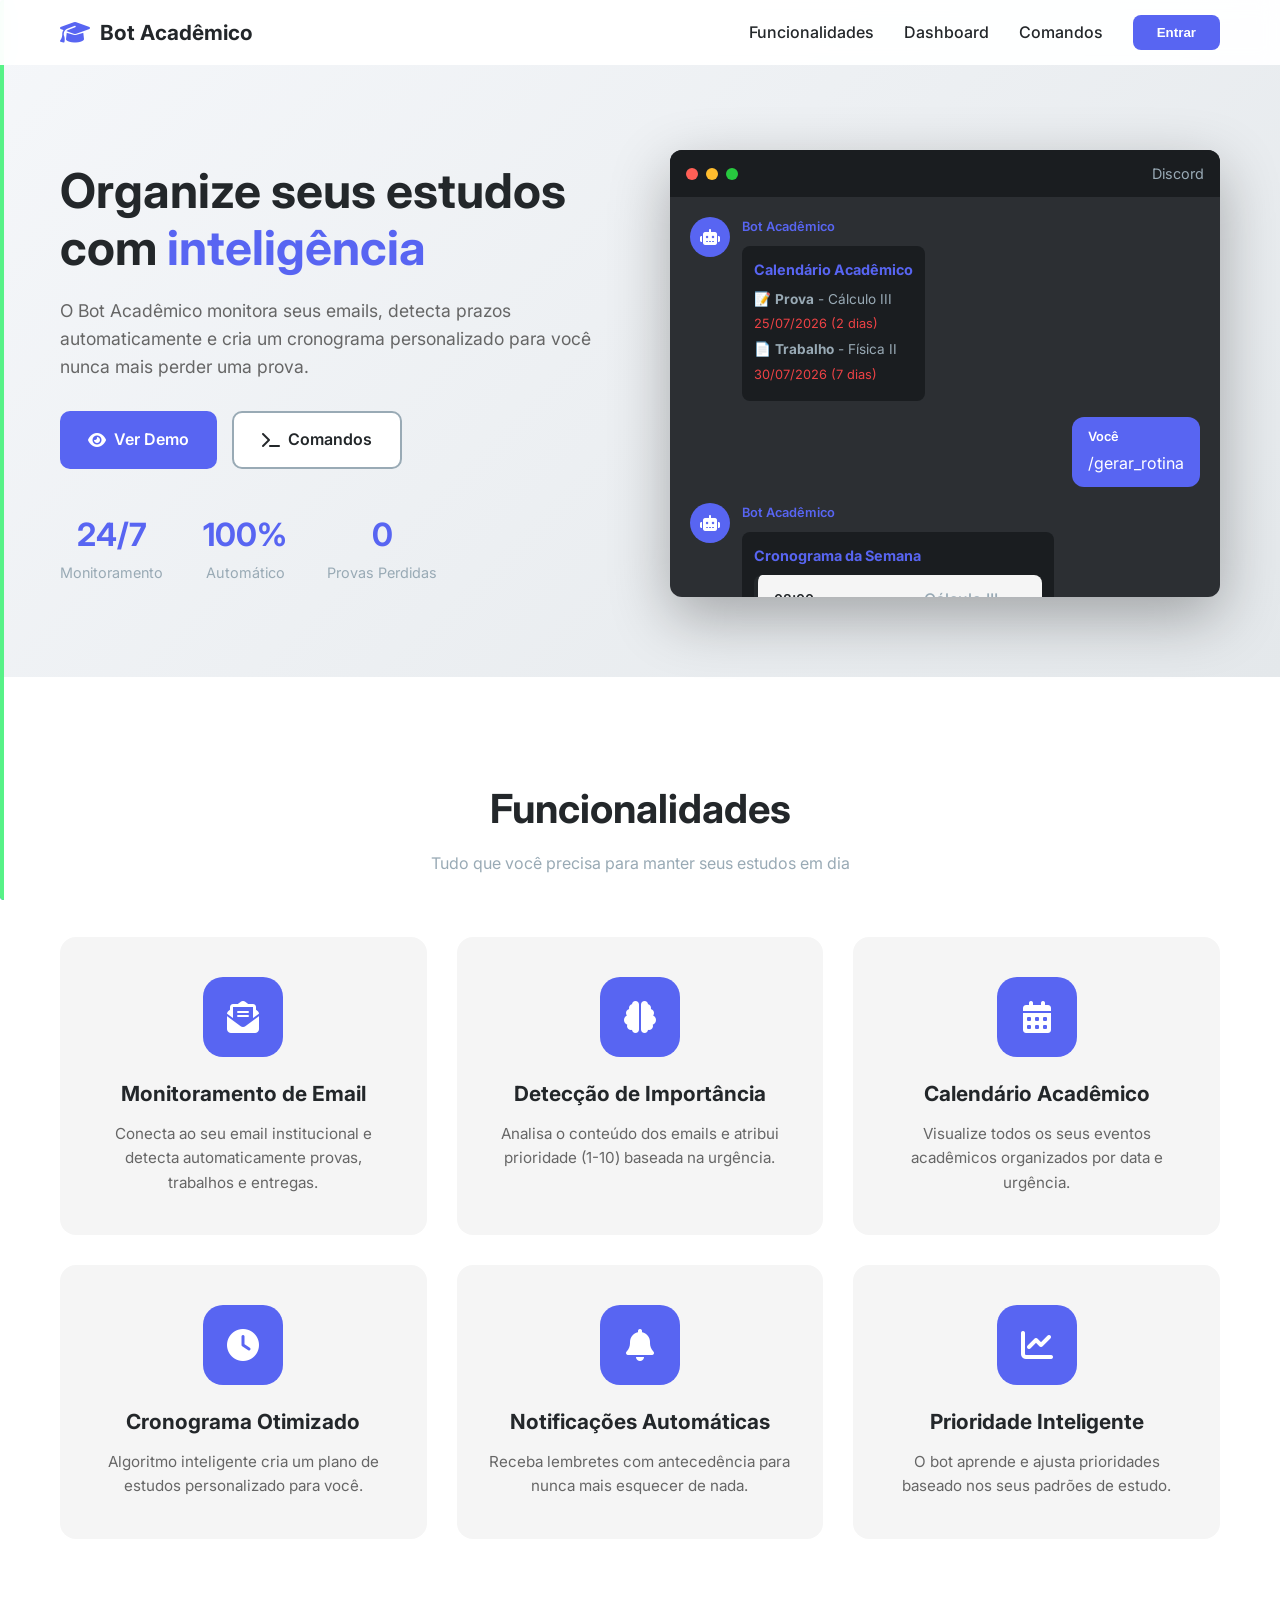
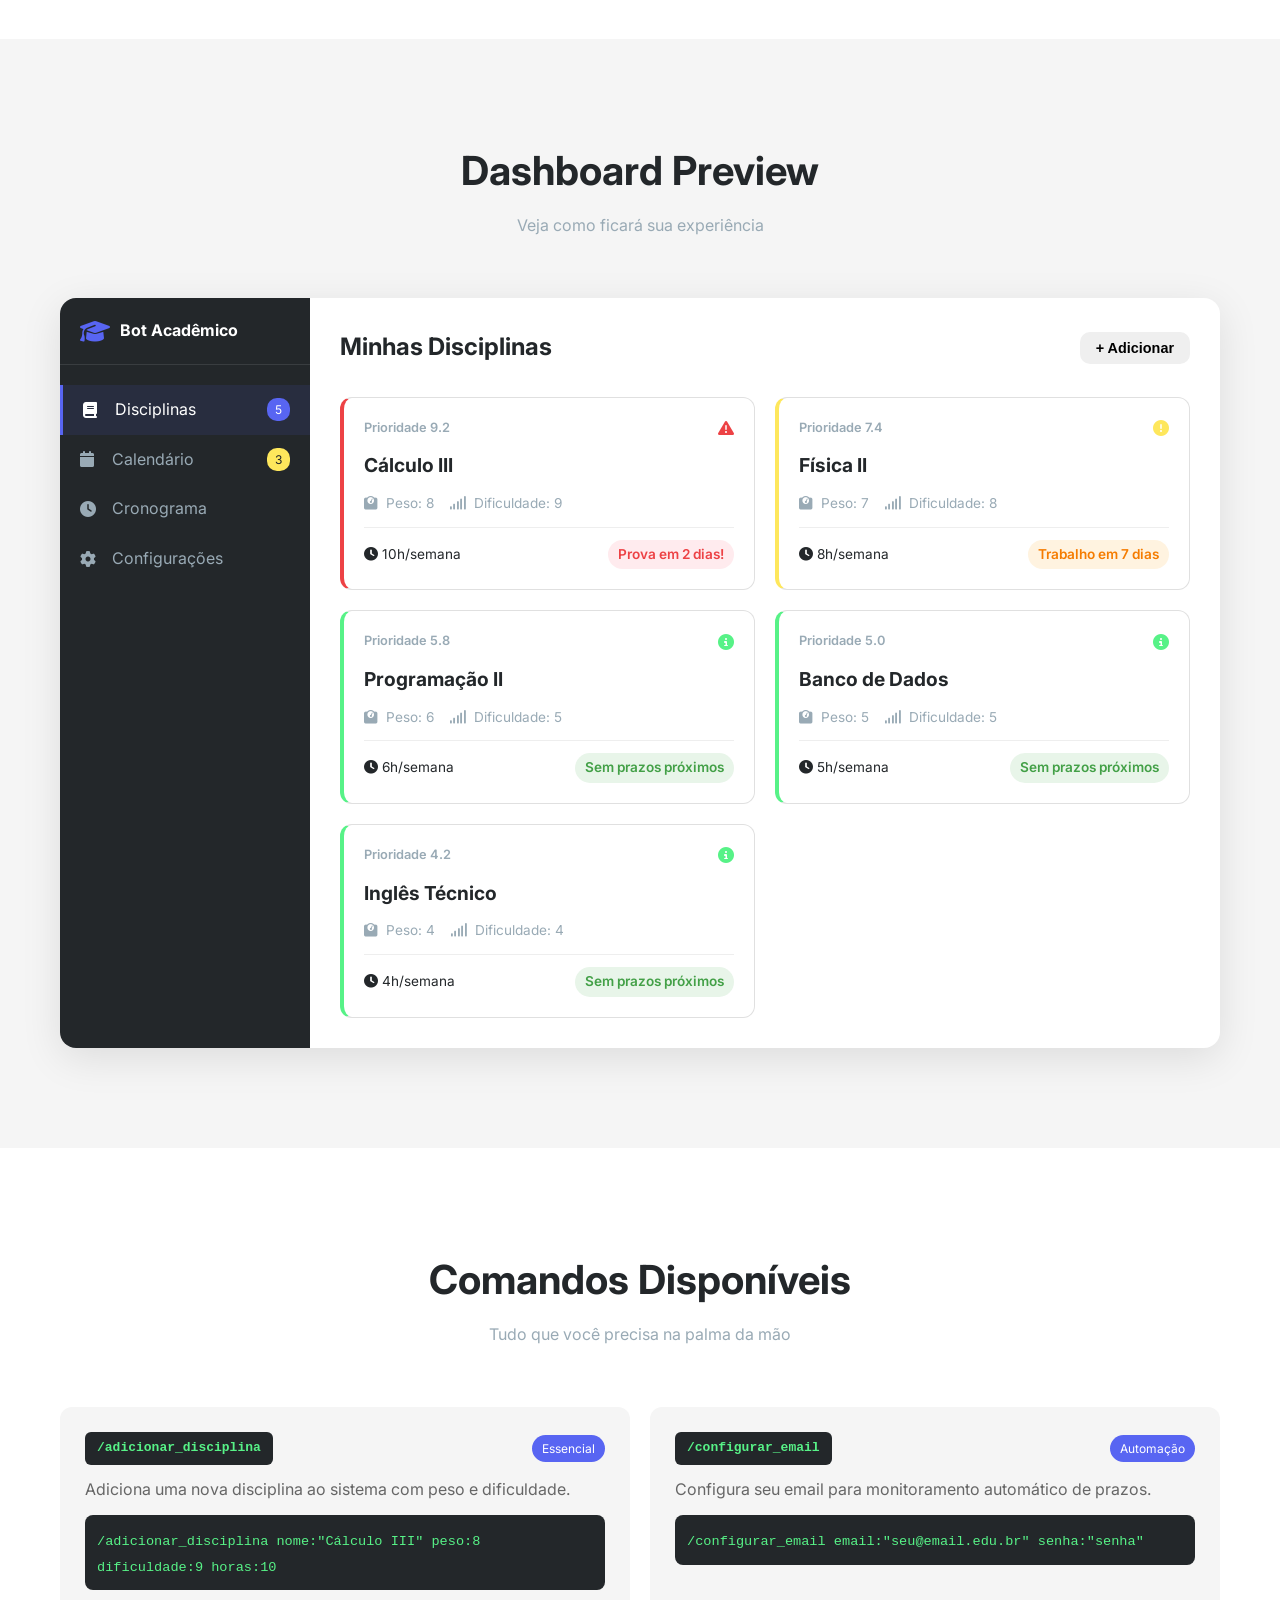
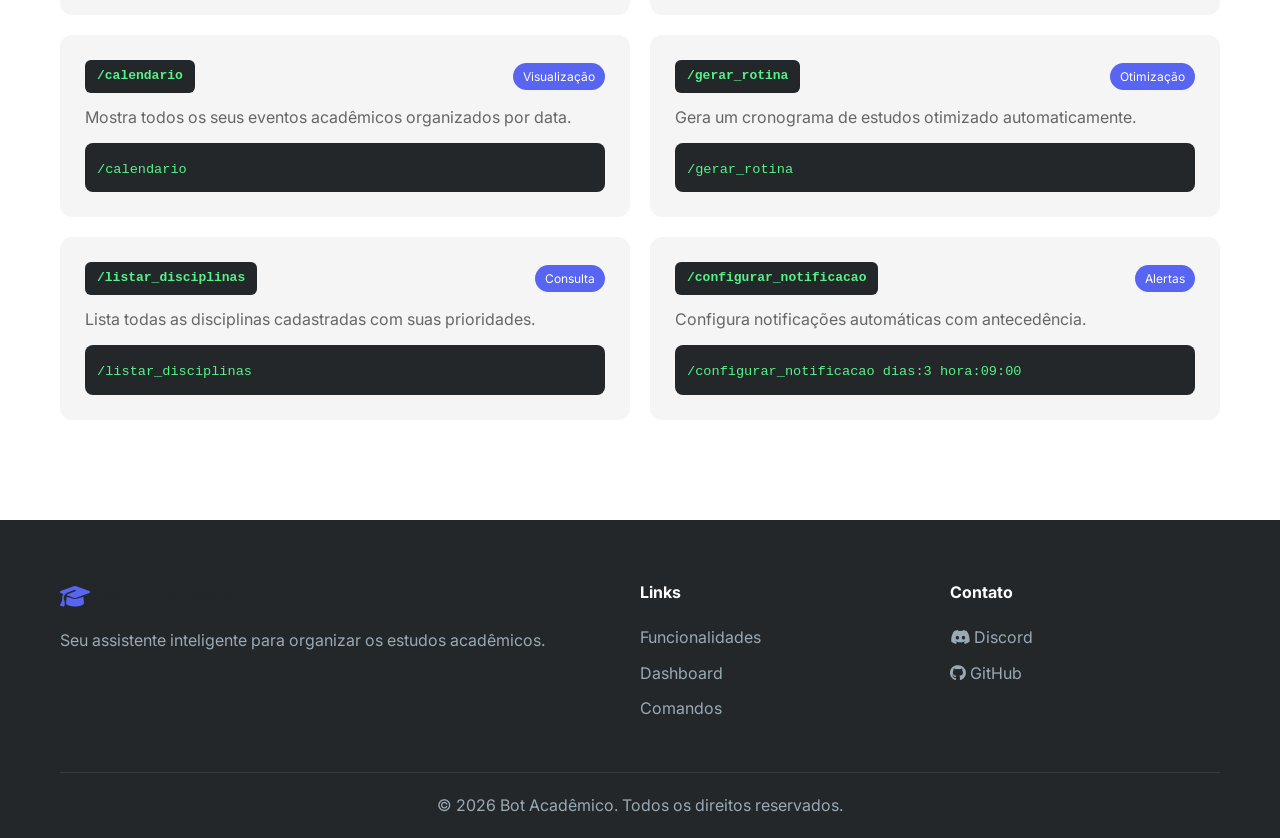
==== web/index.html @ f22c70b4 "Adicionado o front" ====
<!DOCTYPE html>
<html lang="pt-BR">
<head>
    <meta charset="UTF-8">
    <meta name="viewport" content="width=device-width, initial-scale=1.0">
    <title>Bot Acadêmico - Seu Assistente de Estudos</title>
    <link rel="stylesheet" href="style.css">
    <link href="https://fonts.googleapis.com/css2?family=Inter:wght@300;400;500;600;700&display=swap" rel="stylesheet">
    <link rel="stylesheet" href="https://cdnjs.cloudflare.com/ajax/libs/font-awesome/6.4.0/css/all.min.css">
</head>
<body>
    <!-- Navbar -->
    <nav class="navbar">
        <div class="container">
            <a href="#" class="logo">
                <i class="fas fa-graduation-cap"></i>
                <span>Bot Acadêmico</span>
            </a>
            <div class="nav-links">
                <a href="#features">Funcionalidades</a>
                <a href="#dashboard">Dashboard</a>
                <a href="#commands">Comandos</a>
                <button class="btn-login" onclick="openLogin()">Entrar</button>
            </div>
        </div>
    </nav>

    <!-- Hero Section -->
    <section class="hero">
        <div class="container">
            <div class="hero-content">
                <h1>Organize seus estudos com <span class="highlight">inteligência</span></h1>
                <p>O Bot Acadêmico monitora seus emails, detecta prazos automaticamente e cria um cronograma personalizado para você nunca mais perder uma prova.</p>
                <div class="hero-buttons">
                    <a href="#dashboard" class="btn btn-primary">
                        <i class="fas fa-eye"></i> Ver Demo
                    </a>
                    <a href="#commands" class="btn btn-secondary">
                        <i class="fas fa-terminal"></i> Comandos
                    </a>
                </div>
                <div class="stats">
                    <div class="stat">
                        <span class="stat-number">24/7</span>
                        <span class="stat-label">Monitoramento</span>
                    </div>
                    <div class="stat">
                        <span class="stat-number">100%</span>
                        <span class="stat-label">Automático</span>
                    </div>
                    <div class="stat">
                        <span class="stat-number">0</span>
                        <span class="stat-label">Provas Perdidas</span>
                    </div>
                </div>
            </div>
            <div class="hero-image">
                <div class="discord-preview">
                    <div class="discord-header">
                        <div class="discord-dot red"></div>
                        <div class="discord-dot yellow"></div>
                        <div class="discord-dot green"></div>
                        <span>Discord</span>
                    </div>
                    <div class="discord-messages">
                        <div class="message bot">
                            <div class="avatar"><i class="fas fa-robot"></i></div>
                            <div class="content">
                                <span class="name">Bot Acadêmico</span>
                                <div class="embed">
                                    <div class="embed-border"></div>
                                    <div class="embed-body">
                                        <h4>Calendário Acadêmico</h4>
                                        <p>📝 <strong>Prova</strong> - Cálculo III</p>
                                        <p class="date">25/07/2026 (2 dias)</p>
                                        <p>📄 <strong>Trabalho</strong> - Física II</p>
                                        <p class="date">30/07/2026 (7 dias)</p>
                                    </div>
                                </div>
                            </div>
                        </div>
                        <div class="message user">
                            <div class="content">
                                <span class="name">Você</span>
                                <p>/gerar_rotina</p>
                            </div>
                        </div>
                        <div class="message bot">
                            <div class="avatar"><i class="fas fa-robot"></i></div>
                            <div class="content">
                                <span class="name">Bot Acadêmico</span>
                                <div class="embed schedule">
                                    <div class="embed-border green"></div>
                                    <div class="embed-body">
                                        <h4>Cronograma da Semana</h4>
                                        <div class="schedule-item">
                                            <span class="time">08:00</span>
                                            <span class="subject">Cálculo III</span>
                                        </div>
                                        <div class="schedule-item">
                                            <span class="time">10:00</span>
                                            <span class="subject">Física II</span>
                                        </div>
                                        <div class="schedule-item">
                                            <span class="time">14:00</span>
                                            <span class="subject">Programação</span>
                                        </div>
                                    </div>
                                </div>
                            </div>
                        </div>
                    </div>
                </div>
            </div>
        </div>
    </section>

    <!-- Features Section -->
    <section class="features" id="features">
        <div class="container">
            <h2>Funcionalidades</h2>
            <p class="section-subtitle">Tudo que você precisa para manter seus estudos em dia</p>
            
            <div class="features-grid">
                <div class="feature-card">
                    <div class="feature-icon">
                        <i class="fas fa-envelope-open-text"></i>
                    </div>
                    <h3>Monitoramento de Email</h3>
                    <p>Conecta ao seu email institucional e detecta automaticamente provas, trabalhos e entregas.</p>
                </div>

                <div class="feature-card">
                    <div class="feature-icon">
                        <i class="fas fa-brain"></i>
                    </div>
                    <h3>Detecção de Importância</h3>
                    <p>Analisa o conteúdo dos emails e atribui prioridade (1-10) baseada na urgência.</p>
                </div>

                <div class="feature-card">
                    <div class="feature-icon">
                        <i class="fas fa-calendar-alt"></i>
                    </div>
                    <h3>Calendário Acadêmico</h3>
                    <p>Visualize todos os seus eventos acadêmicos organizados por data e urgência.</p>
                </div>

                <div class="feature-card">
                    <div class="feature-icon">
                        <i class="fas fa-clock"></i>
                    </div>
                    <h3>Cronograma Otimizado</h3>
                    <p>Algoritmo inteligente cria um plano de estudos personalizado para você.</p>
                </div>

                <div class="feature-card">
                    <div class="feature-icon">
                        <i class="fas fa-bell"></i>
                    </div>
                    <h3>Notificações Automáticas</h3>
                    <p>Receba lembretes com antecedência para nunca mais esquecer de nada.</p>
                </div>

                <div class="feature-card">
                    <div class="feature-icon">
                        <i class="fas fa-chart-line"></i>
                    </div>
                    <h3>Prioridade Inteligente</h3>
                    <p>O bot aprende e ajusta prioridades baseado nos seus padrões de estudo.</p>
                </div>
            </div>
        </div>
    </section>

    <!-- Dashboard Preview -->
    <section class="dashboard" id="dashboard">
        <div class="container">
            <h2>Dashboard Preview</h2>
            <p class="section-subtitle">Veja como ficará sua experiência</p>

            <div class="dashboard-container">
                <!-- Sidebar -->
                <div class="dashboard-sidebar">
                    <div class="sidebar-header">
                        <i class="fas fa-graduation-cap"></i>
                        <span>Bot Acadêmico</span>
                    </div>
                    <nav class="sidebar-nav">
                        <a href="#" class="nav-item active" onclick="showTab('disciplinas')">
                            <i class="fas fa-book"></i>
                            <span>Disciplinas</span>
                            <span class="badge">5</span>
                        </a>
                        <a href="#" class="nav-item" onclick="showTab('calendario')">
                            <i class="fas fa-calendar"></i>
                            <span>Calendário</span>
                            <span class="badge warning">3</span>
                        </a>
                        <a href="#" class="nav-item" onclick="showTab('cronograma')">
                            <i class="fas fa-clock"></i>
                            <span>Cronograma</span>
                        </a>
                        <a href="#" class="nav-item" onclick="showTab('config')">
                            <i class="fas fa-cog"></i>
                            <span>Configurações</span>
                        </a>
                    </nav>
                </div>

                <!-- Main Content -->
                <div class="dashboard-main">
                    <!-- Disciplinas Tab -->
                    <div class="tab-content active" id="disciplinas">
                        <div class="dashboard-header">
                            <h3>Minhas Disciplinas</h3>
                            <button class="btn btn-small" onclick="openAddSubject()">+ Adicionar</button>
                        </div>
                        <div class="subjects-grid">
                            <div class="subject-card priority-high">
                                <div class="subject-header">
                                    <span class="priority-badge">Prioridade 9.2</span>
                                    <i class="fas fa-exclamation-triangle"></i>
                                </div>
                                <h4>Cálculo III</h4>
                                <div class="subject-stats">
                                    <span><i class="fas fa-weight"></i> Peso: 8</span>
                                    <span><i class="fas fa-signal"></i> Dificuldade: 9</span>
                                </div>
                                <div class="subject-footer">
                                    <span><i class="fas fa-clock"></i> 10h/semana</span>
                                    <span class="status urgent">Prova em 2 dias!</span>
                                </div>
                            </div>

                            <div class="subject-card priority-medium">
                                <div class="subject-header">
                                    <span class="priority-badge">Prioridade 7.4</span>
                                    <i class="fas fa-exclamation-circle"></i>
                                </div>
                                <h4>Física II</h4>
                                <div class="subject-stats">
                                    <span><i class="fas fa-weight"></i> Peso: 7</span>
                                    <span><i class="fas fa-signal"></i> Dificuldade: 8</span>
                                </div>
                                <div class="subject-footer">
                                    <span><i class="fas fa-clock"></i> 8h/semana</span>
                                    <span class="status warning">Trabalho em 7 dias</span>
                                </div>
                            </div>

                            <div class="subject-card priority-low">
                                <div class="subject-header">
                                    <span class="priority-badge">Prioridade 5.8</span>
                                    <i class="fas fa-info-circle"></i>
                                </div>
                                <h4>Programação II</h4>
                                <div class="subject-stats">
                                    <span><i class="fas fa-weight"></i> Peso: 6</span>
                                    <span><i class="fas fa-signal"></i> Dificuldade: 5</span>
                                </div>
                                <div class="subject-footer">
                                    <span><i class="fas fa-clock"></i> 6h/semana</span>
                                    <span class="status normal">Sem prazos próximos</span>
                                </div>
                            </div>

                            <div class="subject-card priority-low">
                                <div class="subject-header">
                                    <span class="priority-badge">Prioridade 5.0</span>
                                    <i class="fas fa-info-circle"></i>
                                </div>
                                <h4>Banco de Dados</h4>
                                <div class="subject-stats">
                                    <span><i class="fas fa-weight"></i> Peso: 5</span>
                                    <span><i class="fas fa-signal"></i> Dificuldade: 5</span>
                                </div>
                                <div class="subject-footer">
                                    <span><i class="fas fa-clock"></i> 5h/semana</span>
                                    <span class="status normal">Sem prazos próximos</span>
                                </div>
                            </div>

                            <div class="subject-card priority-low">
                                <div class="subject-header">
                                    <span class="priority-badge">Prioridade 4.2</span>
                                    <i class="fas fa-info-circle"></i>
                                </div>
                                <h4>Inglês Técnico</h4>
                                <div class="subject-stats">
                                    <span><i class="fas fa-weight"></i> Peso: 4</span>
                                    <span><i class="fas fa-signal"></i> Dificuldade: 4</span>
                                </div>
                                <div class="subject-footer">
                                    <span><i class="fas fa-clock"></i> 4h/semana</span>
                                    <span class="status normal">Sem prazos próximos</span>
                                </div>
                            </div>
                        </div>
                    </div>

                    <!-- Calendário Tab -->
                    <div class="tab-content" id="calendario">
                        <div class="dashboard-header">
                            <h3>Calendário Acadêmico</h3>
                            <div class="calendar-nav">
                                <button class="btn btn-small"><i class="fas fa-chevron-left"></i></button>
                                <span>Julho 2026</span>
                                <button class="btn btn-small"><i class="fas fa-chevron-right"></i></button>
                            </div>
                        </div>
                        <div class="calendar-grid">
                            <div class="calendar-header">
                                <span>Dom</span>
                                <span>Seg</span>
                                <span>Ter</span>
                                <span>Qua</span>
                                <span>Qui</span>
                                <span>Sex</span>
                                <span>Sáb</span>
                            </div>
                            <div class="calendar-body">
                                <div class="calendar-day">28</div>
                                <div class="calendar-day">29</div>
                                <div class="calendar-day">30</div>
                                <div class="calendar-day">1</div>
                                <div class="calendar-day">2</div>
                                <div class="calendar-day">3</div>
                                <div class="calendar-day">4</div>
                                <div class="calendar-day">5</div>
                                <div class="calendar-day">6</div>
                                <div class="calendar-day">7</div>
                                <div class="calendar-day">8</div>
                                <div class="calendar-day">9</div>
                                <div class="calendar-day">10</div>
                                <div class="calendar-day">11</div>
                                <div class="calendar-day">12</div>
                                <div class="calendar-day">13</div>
                                <div class="calendar-day">14</div>
                                <div class="calendar-day">15</div>
                                <div class="calendar-day">16</div>
                                <div class="calendar-day">17</div>
                                <div class="calendar-day">18</div>
                                <div class="calendar-day">19</div>
                                <div class="calendar-day">20</div>
                                <div class="calendar-day">21</div>
                                <div class="calendar-day">22</div>
                                <div class="calendar-day">23</div>
                                <div class="calendar-day">24</div>
                                <div class="calendar-day event urgent">25<span class="event-dot"></span></div>
                                <div class="calendar-day">26</div>
                                <div class="calendar-day">27</div>
                                <div class="calendar-day">28</div>
                                <div class="calendar-day">29</div>
                                <div class="calendar-day event warning">30<span class="event-dot"></span></div>
                                <div class="calendar-day">31</div>
                            </div>
                        </div>
                        <div class="calendar-events">
                            <h4>Próximos Eventos</h4>
                            <div class="event-item urgent">
                                <div class="event-date">
                                    <span class="day">25</span>
                                    <span class="month">JUL</span>
                                </div>
                                <div class="event-info">
                                    <h5>Prova - Cálculo III</h5>
                                    <p>2 dias restantes</p>
                                </div>
                                <span class="event-badge urgent">URGENTE</span>
                            </div>
                            <div class="event-item warning">
                                <div class="event-date">
                                    <span class="day">30</span>
                                    <span class="month">JUL</span>
                                </div>
                                <div class="event-info">
                                    <h5>Trabalho - Física II</h5>
                                    <p>7 dias restantes</p>
                                </div>
                                <span class="event-badge warning">PROXIMO</span>
                            </div>
                        </div>
                    </div>

                    <!-- Cronograma Tab -->
                    <div class="tab-content" id="cronograma">
                        <div class="dashboard-header">
                            <h3>Cronograma de Estudos</h3>
                            <button class="btn btn-small"><i class="fas fa-sync-alt"></i> Atualizar</button>
                        </div>
                        <div class="schedule-container">
                            <div class="schedule-day">
                                <h4><i class="fas fa-calendar-day"></i> Segunda-feira</h4>
                                <div class="schedule-items">
                                    <div class="schedule-item calculus">
                                        <span class="time">08:00 - 08:50</span>
                                        <span class="subject">Cálculo III</span>
                                        <span class="duration">50min</span>
                                    </div>
                                    <div class="schedule-item physics">
                                        <span class="time">10:00 - 10:50</span>
                                        <span class="subject">Física II</span>
                                        <span class="duration">50min</span>
                                    </div>
                                    <div class="schedule-item programming">
                                        <span class="time">14:00 - 14:50</span>
                                        <span class="subject">Programação II</span>
                                        <span class="duration">50min</span>
                                    </div>
                                </div>
                            </div>
                            <div class="schedule-day">
                                <h4><i class="fas fa-calendar-day"></i> Terça-feira</h4>
                                <div class="schedule-items">
                                    <div class="schedule-item calculus">
                                        <span class="time">08:00 - 08:50</span>
                                        <span class="subject">Cálculo III</span>
                                        <span class="duration">50min</span>
                                    </div>
                                    <div class="schedule-item database">
                                        <span class="time">10:00 - 10:50</span>
                                        <span class="subject">Banco de Dados</span>
                                        <span class="duration">50min</span>
                                    </div>
                                    <div class="schedule-item english">
                                        <span class="time">14:00 - 14:50</span>
                                        <span class="subject">Inglês Técnico</span>
                                        <span class="duration">50min</span>
                                    </div>
                                </div>
                            </div>
                            <div class="schedule-day">
                                <h4><i class="fas fa-calendar-day"></i> Quarta-feira</h4>
                                <div class="schedule-items">
                                    <div class="schedule-item physics">
                                        <span class="time">08:00 - 08:50</span>
                                        <span class="subject">Física II</span>
                                        <span class="duration">50min</span>
                                    </div>
                                    <div class="schedule-item programming">
                                        <span class="time">10:00 - 10:50</span>
                                        <span class="subject">Programação II</span>
                                        <span class="duration">50min</span>
                                    </div>
                                </div>
                            </div>
                        </div>
                    </div>

                    <!-- Config Tab -->
                    <div class="tab-content" id="config">
                        <div class="dashboard-header">
                            <h3>Configurações</h3>
                        </div>
                        <div class="config-container">
                            <div class="config-section">
                                <h4><i class="fas fa-envelope"></i> Monitoramento de Email</h4>
                                <p>Configure seu email institucional para monitoramento automático de prazos.</p>
                                <div class="config-form">
                                    <div class="form-group">
                                        <label>Email Institucional</label>
                                        <input type="email" placeholder="seu@email.edu.br" disabled>
                                    </div>
                                    <div class="form-group">
                                        <label>Senha (App Password)</label>
                                        <input type="password" placeholder="••••••••" disabled>
                                    </div>
                                    <button class="btn btn-small" disabled>Configurar</button>
                                </div>
                            </div>
                            <div class="config-section">
                                <h4><i class="fas fa-bell"></i> Notificações</h4>
                                <p>Configure quando e como receber notificações.</p>
                                <div class="config-form">
                                    <div class="form-group">
                                        <label>Dias de Antecedência</label>
                                        <input type="number" value="3" min="1" max="30" disabled>
                                    </div>
                                    <div class="form-group">
                                        <label>Horário da Notificação</label>
                                        <input type="time" value="09:00" disabled>
                                    </div>
                                    <button class="btn btn-small" disabled>Salvar</button>
                                </div>
                            </div>
                        </div>
                    </div>
                </div>
            </div>
        </div>
    </section>

    <!-- Commands Section -->
    <section class="commands" id="commands">
        <div class="container">
            <h2>Comandos Disponíveis</h2>
            <p class="section-subtitle">Tudo que você precisa na palma da mão</p>

            <div class="commands-grid">
                <div class="command-card">
                    <div class="command-header">
                        <code>/adicionar_disciplina</code>
                        <span class="command-badge">Essencial</span>
                    </div>
                    <p>Adiciona uma nova disciplina ao sistema com peso e dificuldade.</p>
                    <div class="command-example">
                        <code>/adicionar_disciplina nome:"Cálculo III" peso:8 dificuldade:9 horas:10</code>
                    </div>
                </div>

                <div class="command-card">
                    <div class="command-header">
                        <code>/configurar_email</code>
                        <span class="command-badge">Automação</span>
                    </div>
                    <p>Configura seu email para monitoramento automático de prazos.</p>
                    <div class="command-example">
                        <code>/configurar_email email:"seu@email.edu.br" senha:"senha"</code>
                    </div>
                </div>

                <div class="command-card">
                    <div class="command-header">
                        <code>/calendario</code>
                        <span class="command-badge">Visualização</span>
                    </div>
                    <p>Mostra todos os seus eventos acadêmicos organizados por data.</p>
                    <div class="command-example">
                        <code>/calendario</code>
                    </div>
                </div>

                <div class="command-card">
                    <div class="command-header">
                        <code>/gerar_rotina</code>
                        <span class="command-badge">Otimização</span>
                    </div>
                    <p>Gera um cronograma de estudos otimizado automaticamente.</p>
                    <div class="command-example">
                        <code>/gerar_rotina</code>
                    </div>
                </div>

                <div class="command-card">
                    <div class="command-header">
                        <code>/listar_disciplinas</code>
                        <span class="command-badge">Consulta</span>
                    </div>
                    <p>Lista todas as disciplinas cadastradas com suas prioridades.</p>
                    <div class="command-example">
                        <code>/listar_disciplinas</code>
                    </div>
                </div>

                <div class="command-card">
                    <div class="command-header">
                        <code>/configurar_notificacao</code>
                        <span class="command-badge">Alertas</span>
                    </div>
                    <p>Configura notificações automáticas com antecedência.</p>
                    <div class="command-example">
                        <code>/configurar_notificacao dias:3 hora:09:00</code>
                    </div>
                </div>
            </div>
        </div>
    </section>

    <!-- Footer -->
    <footer class="footer">
        <div class="container">
            <div class="footer-content">
                <div class="footer-brand">
                    <a href="#" class="logo">
                        <i class="fas fa-graduation-cap"></i>
                        <span>Bot Acadêmico</span>
                    </a>
                    <p>Seu assistente inteligente para organizar os estudos acadêmicos.</p>
                </div>
                <div class="footer-links">
                    <h4>Links</h4>
                    <a href="#features">Funcionalidades</a>
                    <a href="#dashboard">Dashboard</a>
                    <a href="#commands">Comandos</a>
                </div>
                <div class="footer-social">
                    <h4>Contato</h4>
                    <a href="#"><i class="fab fa-discord"></i> Discord</a>
                    <a href="#"><i class="fab fa-github"></i> GitHub</a>
                </div>
            </div>
            <div class="footer-bottom">
                <p>&copy; 2026 Bot Acadêmico. Todos os direitos reservados.</p>
            </div>
        </div>
    </footer>

    <!-- Login Modal -->
    <div class="modal" id="loginModal">
        <div class="modal-content">
            <button class="modal-close" onclick="closeLogin()">&times;</button>
            <div class="modal-header">
                <i class="fas fa-graduation-cap"></i>
                <h2>Entrar com Email Institucional</h2>
            </div>
            <form class="login-form" onsubmit="handleLogin(event)">
                <div class="form-group">
                    <label>Email Institucional</label>
                    <input type="email" id="email" placeholder="seu@email.edu.br" required>
                    <small>Apenas emails institucionais são aceitos</small>
                </div>
                <div class="form-group">
                    <label>Senha</label>
                    <input type="password" id="password" placeholder="••••••••" required>
                </div>
                <button type="submit" class="btn btn-primary btn-full">
                    <i class="fas fa-sign-in-alt"></i> Entrar
                </button>
            </form>
            <div class="login-divider">
                <span>ou</span>
            </div>
            <button class="btn btn-discord btn-full">
                <i class="fab fa-discord"></i> Entrar com Discord
            </button>
        </div>
    </div>

    <!-- Add Subject Modal -->
    <div class="modal" id="addSubjectModal">
        <div class="modal-content">
            <button class="modal-close" onclick="closeAddSubject()">&times;</button>
            <div class="modal-header">
                <i class="fas fa-plus-circle"></i>
                <h2>Adicionar Disciplina</h2>
            </div>
            <form class="login-form" onsubmit="handleAddSubject(event)">
                <div class="form-group">
                    <label>Nome da Disciplina</label>
                    <input type="text" placeholder="Ex: Cálculo III" required>
                </div>
                <div class="form-row">
                    <div class="form-group">
                        <label>Peso (1-10)</label>
                        <input type="number" min="1" max="10" value="5" required>
                    </div>
                    <div class="form-group">
                        <label>Dificuldade (1-10)</label>
                        <input type="number" min="1" max="10" value="5" required>
                    </div>
                </div>
                <div class="form-group">
                    <label>Horas Semanais</label>
                    <input type="number" min="1" max="40" value="6" required>
                </div>
                <button type="submit" class="btn btn-primary btn-full">
                    <i class="fas fa-plus"></i> Adicionar
                </button>
            </form>
        </div>
    </div>

    <script>
        // Tab switching
        function showTab(tabName) {
            document.querySelectorAll('.tab-content').forEach(tab => {
                tab.classList.remove('active');
            });
            document.querySelectorAll('.nav-item').forEach(nav => {
                nav.classList.remove('active');
            });
            
            document.getElementById(tabName).classList.add('active');
            event.currentTarget.classList.add('active');
        }

        // Login modal
        function openLogin() {
            document.getElementById('loginModal').classList.add('active');
        }

        function closeLogin() {
            document.getElementById('loginModal').classList.remove('active');
        }

        function handleLogin(e) {
            e.preventDefault();
            const email = document.getElementById('email').value;
            if (!email.endsWith('.edu.br') && !email.endsWith('.edu')) {
                alert('Por favor, use um email institucional válido.');
                return;
            }
            alert('Login realizado com sucesso!');
            closeLogin();
        }

        // Add subject modal
        function openAddSubject() {
            document.getElementById('addSubjectModal').classList.add('active');
        }

        function closeAddSubject() {
            document.getElementById('addSubjectModal').classList.remove('active');
        }

        function handleAddSubject(e) {
            e.preventDefault();
            alert('Disciplina adicionada com sucesso!');
            closeAddSubject();
        }

        // Close modal on outside click
        document.querySelectorAll('.modal').forEach(modal => {
            modal.addEventListener('click', (e) => {
                if (e.target === modal) {
                    modal.classList.remove('active');
                }
            });
        });

        // Navbar scroll effect
        window.addEventListener('scroll', () => {
            const navbar = document.querySelector('.navbar');
            if (window.scrollY > 50) {
                navbar.classList.add('scrolled');
            } else {
                navbar.classList.remove('scrolled');
            }
        });
    </script>
</body>
</html>
---- web/style.css ----
* {
    margin: 0;
    padding: 0;
    box-sizing: border-box;
}

:root {
    --primary: #5865F2;
    --primary-dark: #4752C4;
    --secondary: #57F287;
    --danger: #ED4245;
    --warning: #FEE75C;
    --dark: #23272A;
    --darker: #1a1d20;
    --light: #ffffff;
    --gray: #99aab5;
    --gray-dark: #2c2f33;
    --gray-light: #f5f5f5;
}

body {
    font-family: 'Inter', sans-serif;
    background: var(--light);
    color: var(--dark);
    line-height: 1.6;
}

.container {
    max-width: 1200px;
    margin: 0 auto;
    padding: 0 20px;
}

/* Navbar */
.navbar {
    position: fixed;
    top: 0;
    left: 0;
    right: 0;
    background: rgba(255, 255, 255, 0.95);
    backdrop-filter: blur(10px);
    z-index: 1000;
    padding: 15px 0;
    transition: all 0.3s ease;
}

.navbar.scrolled {
    box-shadow: 0 2px 20px rgba(0, 0, 0, 0.1);
}

.navbar .container {
    display: flex;
    justify-content: space-between;
    align-items: center;
}

.logo {
    display: flex;
    align-items: center;
    gap: 10px;
    text-decoration: none;
    color: var(--dark);
    font-weight: 700;
    font-size: 1.3rem;
}

.logo i {
    color: var(--primary);
    font-size: 1.5rem;
}

.nav-links {
    display: flex;
    align-items: center;
    gap: 30px;
}

.nav-links a {
    text-decoration: none;
    color: var(--dark);
    font-weight: 500;
    transition: color 0.3s;
}

.nav-links a:hover {
    color: var(--primary);
}

.btn-login {
    background: var(--primary);
    color: white;
    border: none;
    padding: 10px 24px;
    border-radius: 8px;
    font-weight: 600;
    cursor: pointer;
    transition: all 0.3s;
}

.btn-login:hover {
    background: var(--primary-dark);
    transform: translateY(-2px);
}

/* Hero Section */
.hero {
    padding: 150px 0 80px;
    background: linear-gradient(135deg, #f5f7fa 0%, #e4e8eb 100%);
}

.hero .container {
    display: grid;
    grid-template-columns: 1fr 1fr;
    gap: 60px;
    align-items: center;
}

.hero-content h1 {
    font-size: 3rem;
    font-weight: 700;
    line-height: 1.2;
    margin-bottom: 20px;
}

.highlight {
    color: var(--primary);
}

.hero-content p {
    font-size: 1.1rem;
    color: #666;
    margin-bottom: 30px;
}

.hero-buttons {
    display: flex;
    gap: 15px;
    margin-bottom: 40px;
}

.btn {
    display: inline-flex;
    align-items: center;
    gap: 8px;
    padding: 14px 28px;
    border-radius: 10px;
    font-weight: 600;
    text-decoration: none;
    transition: all 0.3s;
    border: none;
    cursor: pointer;
}

.btn-primary {
    background: var(--primary);
    color: white;
}

.btn-primary:hover {
    background: var(--primary-dark);
    transform: translateY(-2px);
}

.btn-secondary {
    background: white;
    color: var(--dark);
    border: 2px solid var(--gray);
}

.btn-secondary:hover {
    border-color: var(--primary);
    color: var(--primary);
}

.stats {
    display: flex;
    gap: 40px;
}

.stat {
    text-align: center;
}

.stat-number {
    display: block;
    font-size: 2rem;
    font-weight: 700;
    color: var(--primary);
}

.stat-label {
    font-size: 0.9rem;
    color: var(--gray);
}

/* Discord Preview */
.discord-preview {
    background: var(--gray-dark);
    border-radius: 12px;
    overflow: hidden;
    box-shadow: 0 20px 60px rgba(0, 0, 0, 0.3);
}

.discord-header {
    background: var(--darker);
    padding: 12px 16px;
    display: flex;
    align-items: center;
    gap: 8px;
}

.discord-dot {
    width: 12px;
    height: 12px;
    border-radius: 50%;
}

.discord-dot.red { background: #ff5f56; }
.discord-dot.yellow { background: #ffbd2e; }
.discord-dot.green { background: #27c93f; }

.discord-header span {
    color: var(--gray);
    margin-left: auto;
    font-size: 0.9rem;
}

.discord-messages {
    padding: 20px;
    max-height: 400px;
    overflow-y: auto;
}

.message {
    display: flex;
    gap: 12px;
    margin-bottom: 16px;
}

.message.user {
    justify-content: flex-end;
}

.message.user .content {
    background: var(--primary);
    color: white;
    padding: 10px 16px;
    border-radius: 12px;
    max-width: 70%;
}

.avatar {
    width: 40px;
    height: 40px;
    background: var(--primary);
    border-radius: 50%;
    display: flex;
    align-items: center;
    justify-content: center;
    color: white;
}

.message .name {
    font-size: 0.8rem;
    font-weight: 600;
    color: var(--primary);
    margin-bottom: 4px;
    display: block;
}

.message.user .name {
    color: white;
}

.embed {
    background: var(--darker);
    border-radius: 8px;
    padding: 12px;
    margin-top: 8px;
}

.embed-border {
    width: 4px;
    position: absolute;
    left: 0;
    top: 0;
    bottom: 0;
    background: var(--primary);
    border-radius: 4px 0 0 4px;
}

.embed-border.green {
    background: var(--secondary);
}

.embed h4 {
    color: var(--primary);
    font-size: 0.9rem;
    margin-bottom: 8px;
}

.embed p {
    color: var(--gray);
    font-size: 0.85rem;
    margin-bottom: 4px;
}

.embed .date {
    color: var(--danger);
    font-size: 0.8rem;
}

.schedule-item {
    display: flex;
    justify-content: space-between;
    padding: 6px 0;
    border-bottom: 1px solid rgba(255, 255, 255, 0.1);
}

.schedule-item:last-child {
    border-bottom: none;
}

.schedule-item .time {
    color: var(--gray);
    font-size: 0.85rem;
}

.schedule-item .subject {
    color: white;
    font-weight: 500;
}

/* Features Section */
.features {
    padding: 100px 0;
    background: white;
}

.features h2,
.dashboard h2,
.commands h2 {
    text-align: center;
    font-size: 2.5rem;
    margin-bottom: 10px;
}

.section-subtitle {
    text-align: center;
    color: var(--gray);
    margin-bottom: 60px;
}

.features-grid {
    display: grid;
    grid-template-columns: repeat(3, 1fr);
    gap: 30px;
}

.feature-card {
    background: var(--gray-light);
    padding: 40px 30px;
    border-radius: 16px;
    text-align: center;
    transition: all 0.3s;
}

.feature-card:hover {
    transform: translateY(-10px);
    box-shadow: 0 20px 40px rgba(0, 0, 0, 0.1);
}

.feature-icon {
    width: 80px;
    height: 80px;
    background: var(--primary);
    border-radius: 20px;
    display: flex;
    align-items: center;
    justify-content: center;
    margin: 0 auto 20px;
}

.feature-icon i {
    font-size: 2rem;
    color: white;
}

.feature-card h3 {
    font-size: 1.3rem;
    margin-bottom: 12px;
}

.feature-card p {
    color: #666;
    font-size: 0.95rem;
}

/* Dashboard Section */
.dashboard {
    padding: 100px 0;
    background: var(--gray-light);
}

.dashboard-container {
    display: grid;
    grid-template-columns: 250px 1fr;
    background: white;
    border-radius: 16px;
    overflow: hidden;
    box-shadow: 0 10px 40px rgba(0, 0, 0, 0.1);
}

.dashboard-sidebar {
    background: var(--dark);
    padding: 20px 0;
}

.sidebar-header {
    display: flex;
    align-items: center;
    gap: 10px;
    padding: 0 20px 20px;
    border-bottom: 1px solid rgba(255, 255, 255, 0.1);
    color: white;
    font-weight: 700;
}

.sidebar-header i {
    color: var(--primary);
    font-size: 1.5rem;
}

.sidebar-nav {
    padding: 20px 0;
}

.nav-item {
    display: flex;
    align-items: center;
    gap: 12px;
    padding: 12px 20px;
    color: var(--gray);
    text-decoration: none;
    transition: all 0.3s;
}

.nav-item:hover,
.nav-item.active {
    background: rgba(88, 101, 242, 0.1);
    color: white;
}

.nav-item.active {
    border-left: 3px solid var(--primary);
}

.nav-item i {
    width: 20px;
}

.badge {
    margin-left: auto;
    background: var(--primary);
    color: white;
    padding: 2px 8px;
    border-radius: 10px;
    font-size: 0.75rem;
}

.badge.warning {
    background: var(--warning);
    color: var(--dark);
}

.dashboard-main {
    padding: 30px;
}

.dashboard-header {
    display: flex;
    justify-content: space-between;
    align-items: center;
    margin-bottom: 30px;
}

.dashboard-header h3 {
    font-size: 1.5rem;
}

.btn-small {
    padding: 8px 16px;
    font-size: 0.9rem;
}

.tab-content {
    display: none;
}

.tab-content.active {
    display: block;
}

/* Subjects Grid */
.subjects-grid {
    display: grid;
    grid-template-columns: repeat(auto-fill, minmax(280px, 1fr));
    gap: 20px;
}

.subject-card {
    background: white;
    border: 1px solid #e0e0e0;
    border-radius: 12px;
    padding: 20px;
    transition: all 0.3s;
}

.subject-card:hover {
    transform: translateY(-5px);
    box-shadow: 0 10px 30px rgba(0, 0, 0, 0.1);
}

.subject-card.priority-high {
    border-left: 4px solid var(--danger);
}

.subject-card.priority-medium {
    border-left: 4px solid var(--warning);
}

.subject-card.priority-low {
    border-left: 4px solid var(--secondary);
}

.subject-header {
    display: flex;
    justify-content: space-between;
    align-items: center;
    margin-bottom: 12px;
}

.priority-badge {
    font-size: 0.8rem;
    font-weight: 600;
    color: var(--gray);
}

.subject-header i {
    color: var(--danger);
}

.priority-medium .subject-header i {
    color: var(--warning);
}

.priority-low .subject-header i {
    color: var(--secondary);
}

.subject-card h4 {
    font-size: 1.2rem;
    margin-bottom: 12px;
}

.subject-stats {
    display: flex;
    gap: 15px;
    margin-bottom: 12px;
}

.subject-stats span {
    font-size: 0.85rem;
    color: var(--gray);
}

.subject-stats i {
    margin-right: 4px;
}

.subject-footer {
    display: flex;
    justify-content: space-between;
    align-items: center;
    padding-top: 12px;
    border-top: 1px solid #eee;
}

.subject-footer span {
    font-size: 0.85rem;
}

.status {
    padding: 4px 10px;
    border-radius: 20px;
    font-size: 0.75rem;
    font-weight: 600;
}

.status.urgent {
    background: #ffebee;
    color: var(--danger);
}

.status.warning {
    background: #fff3e0;
    color: #f57c00;
}

.status.normal {
    background: #e8f5e9;
    color: #43a047;
}

/* Calendar */
.calendar-nav {
    display: flex;
    align-items: center;
    gap: 15px;
}

.calendar-grid {
    background: white;
    border-radius: 12px;
    overflow: hidden;
    margin-bottom: 30px;
}

.calendar-header {
    display: grid;
    grid-template-columns: repeat(7, 1fr);
    background: var(--primary);
    color: white;
    padding: 12px;
    font-weight: 600;
    text-align: center;
}

.calendar-body {
    display: grid;
    grid-template-columns: repeat(7, 1fr);
    gap: 1px;
    background: #eee;
}

.calendar-day {
    background: white;
    padding: 15px;
    text-align: center;
    position: relative;
}

.calendar-day.event {
    font-weight: 600;
}

.calendar-day.event.urgent {
    background: #ffebee;
    color: var(--danger);
}

.calendar-day.event.warning {
    background: #fff3e0;
    color: #f57c00;
}

.event-dot {
    position: absolute;
    bottom: 5px;
    left: 50%;
    transform: translateX(-50%);
    width: 6px;
    height: 6px;
    background: currentColor;
    border-radius: 50%;
}

.calendar-events h4 {
    margin-bottom: 15px;
}

.event-item {
    display: flex;
    align-items: center;
    gap: 15px;
    padding: 15px;
    background: white;
    border-radius: 10px;
    margin-bottom: 10px;
    border-left: 4px solid;
}

.event-item.urgent {
    border-color: var(--danger);
}

.event-item.warning {
    border-color: var(--warning);
}

.event-date {
    text-align: center;
    min-width: 50px;
}

.event-date .day {
    display: block;
    font-size: 1.5rem;
    font-weight: 700;
}

.event-date .month {
    font-size: 0.8rem;
    color: var(--gray);
}

.event-info h5 {
    margin-bottom: 4px;
}

.event-info p {
    font-size: 0.85rem;
    color: var(--gray);
}

.event-badge {
    margin-left: auto;
    padding: 4px 12px;
    border-radius: 20px;
    font-size: 0.75rem;
    font-weight: 600;
}

.event-badge.urgent {
    background: #ffebee;
    color: var(--danger);
}

.event-badge.warning {
    background: #fff3e0;
    color: #f57c00;
}

/* Schedule */
.schedule-container {
    display: grid;
    gap: 20px;
}

.schedule-day {
    background: white;
    border-radius: 12px;
    padding: 20px;
}

.schedule-day h4 {
    display: flex;
    align-items: center;
    gap: 10px;
    margin-bottom: 15px;
    color: var(--dark);
}

.schedule-day i {
    color: var(--primary);
}

.schedule-items {
    display: grid;
    gap: 10px;
}

.schedule-item {
    display: grid;
    grid-template-columns: 150px 1fr auto;
    align-items: center;
    padding: 12px 16px;
    background: var(--gray-light);
    border-radius: 8px;
    border-left: 4px solid;
}

.schedule-item.calculus { border-color: #5865F2; }
.schedule-item.physics { border-color: #57F287; }
.schedule-item.programming { border-color: #FEE75C; }
.schedule-item.database { border-color: #EB459E; }
.schedule-item.english { border-color: #ED4245; }

.schedule-item .time {
    font-weight: 600;
    color: var(--dark);
}

.schedule-item .subject {
    color: var(--gray);
}

.schedule-item .duration {
    font-size: 0.85rem;
    color: var(--gray);
}

/* Config */
.config-container {
    display: grid;
    gap: 20px;
}

.config-section {
    background: white;
    border-radius: 12px;
    padding: 25px;
}

.config-section h4 {
    display: flex;
    align-items: center;
    gap: 10px;
    margin-bottom: 10px;
}

.config-section h4 i {
    color: var(--primary);
}

.config-section > p {
    color: var(--gray);
    margin-bottom: 20px;
}

.config-form {
    display: grid;
    gap: 15px;
}

.form-group {
    display: grid;
    gap: 6px;
}

.form-group label {
    font-weight: 600;
    font-size: 0.9rem;
}

.form-group input {
    padding: 12px 16px;
    border: 1px solid #ddd;
    border-radius: 8px;
    font-size: 1rem;
    transition: border-color 0.3s;
}

.form-group input:focus {
    outline: none;
    border-color: var(--primary);
}

.form-group small {
    color: var(--gray);
    font-size: 0.8rem;
}

.form-row {
    display: grid;
    grid-template-columns: 1fr 1fr;
    gap: 15px;
}

/* Commands Section */
.commands {
    padding: 100px 0;
    background: white;
}

.commands-grid {
    display: grid;
    grid-template-columns: repeat(2, 1fr);
    gap: 20px;
}

.command-card {
    background: var(--gray-light);
    padding: 25px;
    border-radius: 12px;
    transition: all 0.3s;
}

.command-card:hover {
    transform: translateY(-5px);
    box-shadow: 0 10px 30px rgba(0, 0, 0, 0.1);
}

.command-header {
    display: flex;
    justify-content: space-between;
    align-items: center;
    margin-bottom: 12px;
}

.command-header code {
    background: var(--dark);
    color: var(--secondary);
    padding: 6px 12px;
    border-radius: 6px;
    font-family: monospace;
    font-weight: 600;
}

.command-badge {
    background: var(--primary);
    color: white;
    padding: 4px 10px;
    border-radius: 20px;
    font-size: 0.75rem;
}

.command-card p {
    color: #666;
    margin-bottom: 12px;
}

.command-example {
    background: var(--dark);
    padding: 12px;
    border-radius: 8px;
    overflow-x: auto;
}

.command-example code {
    color: var(--secondary);
    font-size: 0.85rem;
}

/* Footer */
.footer {
    background: var(--dark);
    color: white;
    padding: 60px 0 20px;
}

.footer-content {
    display: grid;
    grid-template-columns: 2fr 1fr 1fr;
    gap: 40px;
    margin-bottom: 40px;
}

.footer-brand p {
    color: var(--gray);
    margin-top: 15px;
}

.footer-links h4,
.footer-social h4 {
    margin-bottom: 20px;
}

.footer-links a,
.footer-social a {
    display: block;
    color: var(--gray);
    text-decoration: none;
    margin-bottom: 10px;
    transition: color 0.3s;
}

.footer-links a:hover,
.footer-social a:hover {
    color: white;
}

.footer-bottom {
    text-align: center;
    padding-top: 20px;
    border-top: 1px solid rgba(255, 255, 255, 0.1);
    color: var(--gray);
}

/* Modal */
.modal {
    position: fixed;
    top: 0;
    left: 0;
    right: 0;
    bottom: 0;
    background: rgba(0, 0, 0, 0.7);
    display: flex;
    align-items: center;
    justify-content: center;
    z-index: 2000;
    opacity: 0;
    visibility: hidden;
    transition: all 0.3s;
}

.modal.active {
    opacity: 1;
    visibility: visible;
}

.modal-content {
    background: white;
    padding: 40px;
    border-radius: 16px;
    width: 100%;
    max-width: 420px;
    position: relative;
    transform: translateY(-20px);
    transition: transform 0.3s;
}

.modal.active .modal-content {
    transform: translateY(0);
}

.modal-close {
    position: absolute;
    top: 15px;
    right: 15px;
    background: none;
    border: none;
    font-size: 1.5rem;
    cursor: pointer;
    color: var(--gray);
}

.modal-header {
    text-align: center;
    margin-bottom: 30px;
}

.modal-header i {
    font-size: 3rem;
    color: var(--primary);
    margin-bottom: 15px;
}

.modal-header h2 {
    font-size: 1.5rem;
}

.login-form {
    display: grid;
    gap: 20px;
}

.login-divider {
    text-align: center;
    margin: 20px 0;
    position: relative;
}

.login-divider::before {
    content: '';
    position: absolute;
    top: 50%;
    left: 0;
    right: 0;
    height: 1px;
    background: #ddd;
}

.login-divider span {
    background: white;
    padding: 0 15px;
    position: relative;
    color: var(--gray);
}

.btn-full {
    width: 100%;
    justify-content: center;
}

.btn-discord {
    background: #5865F2;
    color: white;
}

.btn-discord:hover {
    background: #4752C4;
}

/* Responsive */
@media (max-width: 992px) {
    .hero .container {
        grid-template-columns: 1fr;
    }

    .hero-image {
        display: none;
    }

    .features-grid {
        grid-template-columns: repeat(2, 1fr);
    }

    .dashboard-container {
        grid-template-columns: 1fr;
    }

    .dashboard-sidebar {
        display: none;
    }

    .commands-grid {
        grid-template-columns: 1fr;
    }

    .footer-content {
        grid-template-columns: 1fr;
    }
}

@media (max-width: 768px) {
    .hero-content h1 {
        font-size: 2rem;
    }

    .features-grid {
        grid-template-columns: 1fr;
    }

    .nav-links {
        display: none;
    }

    .stats {
        flex-direction: column;
        gap: 20px;
    }
}
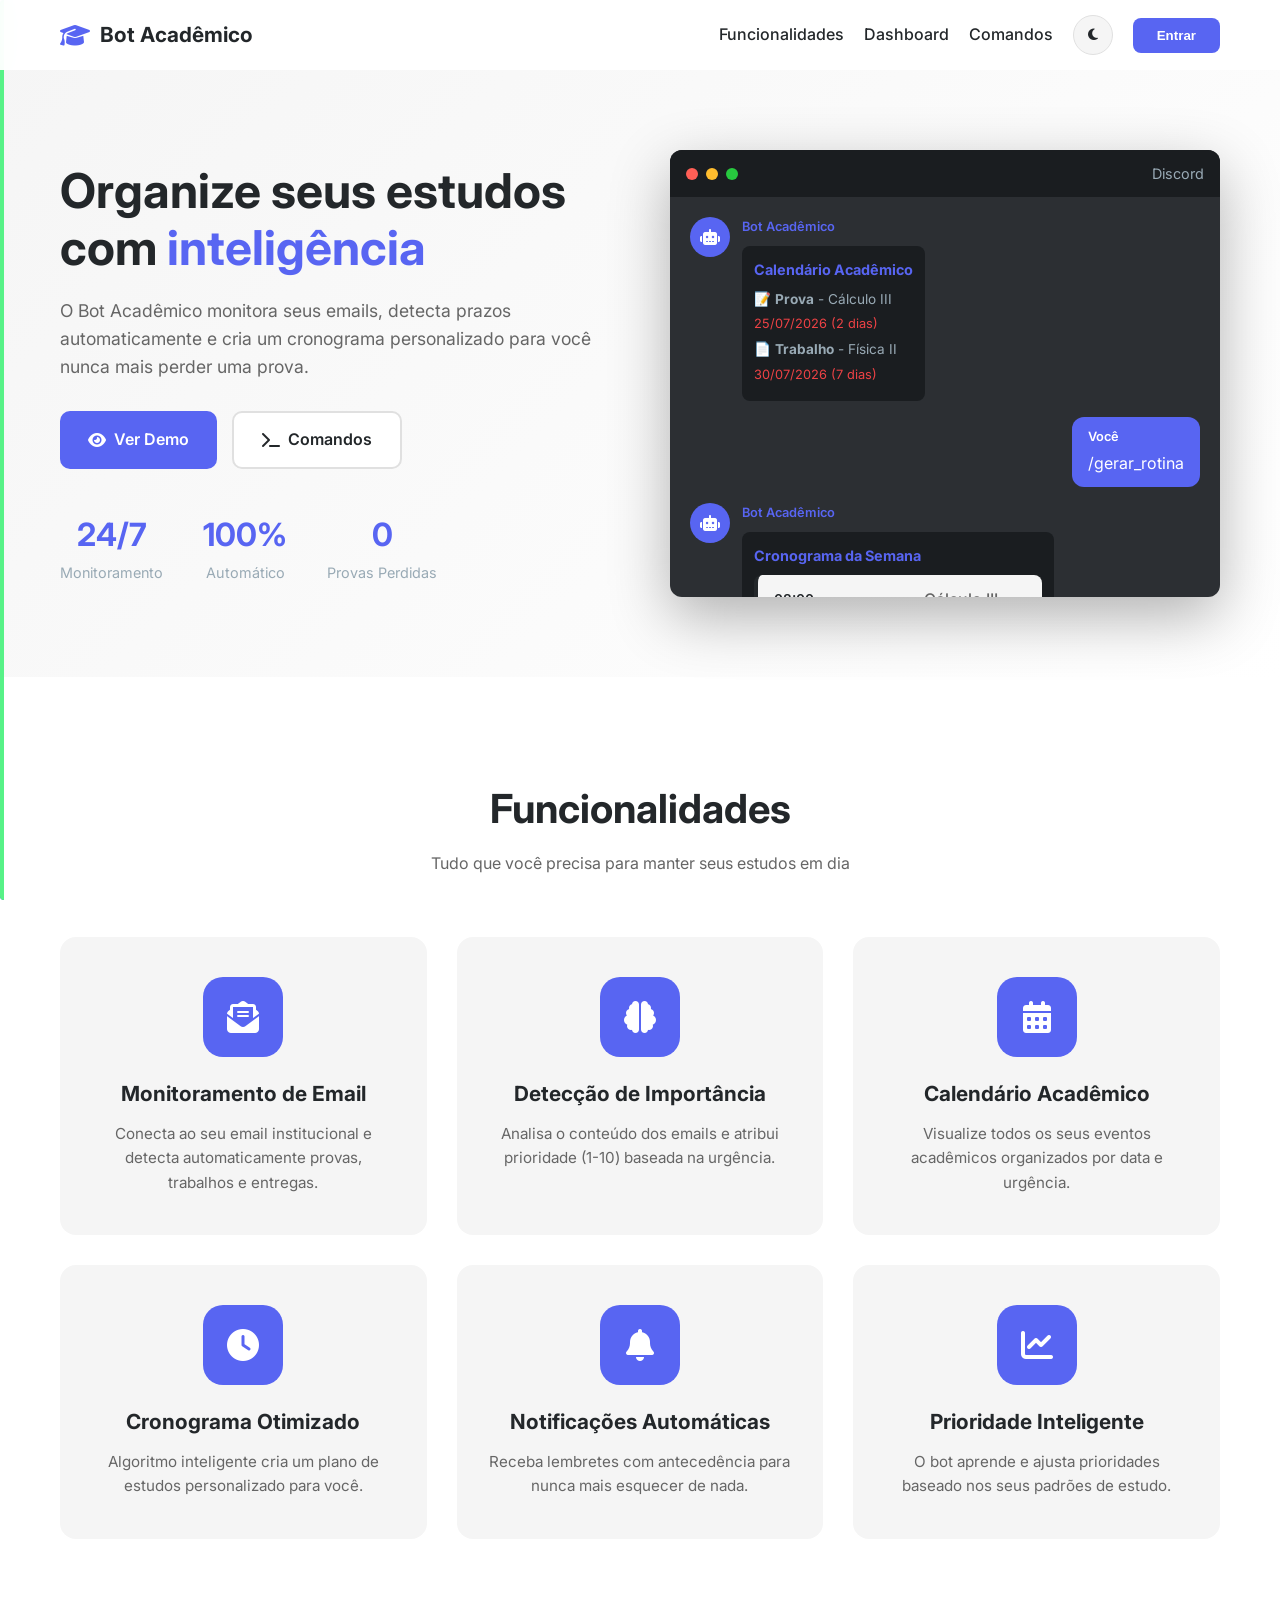
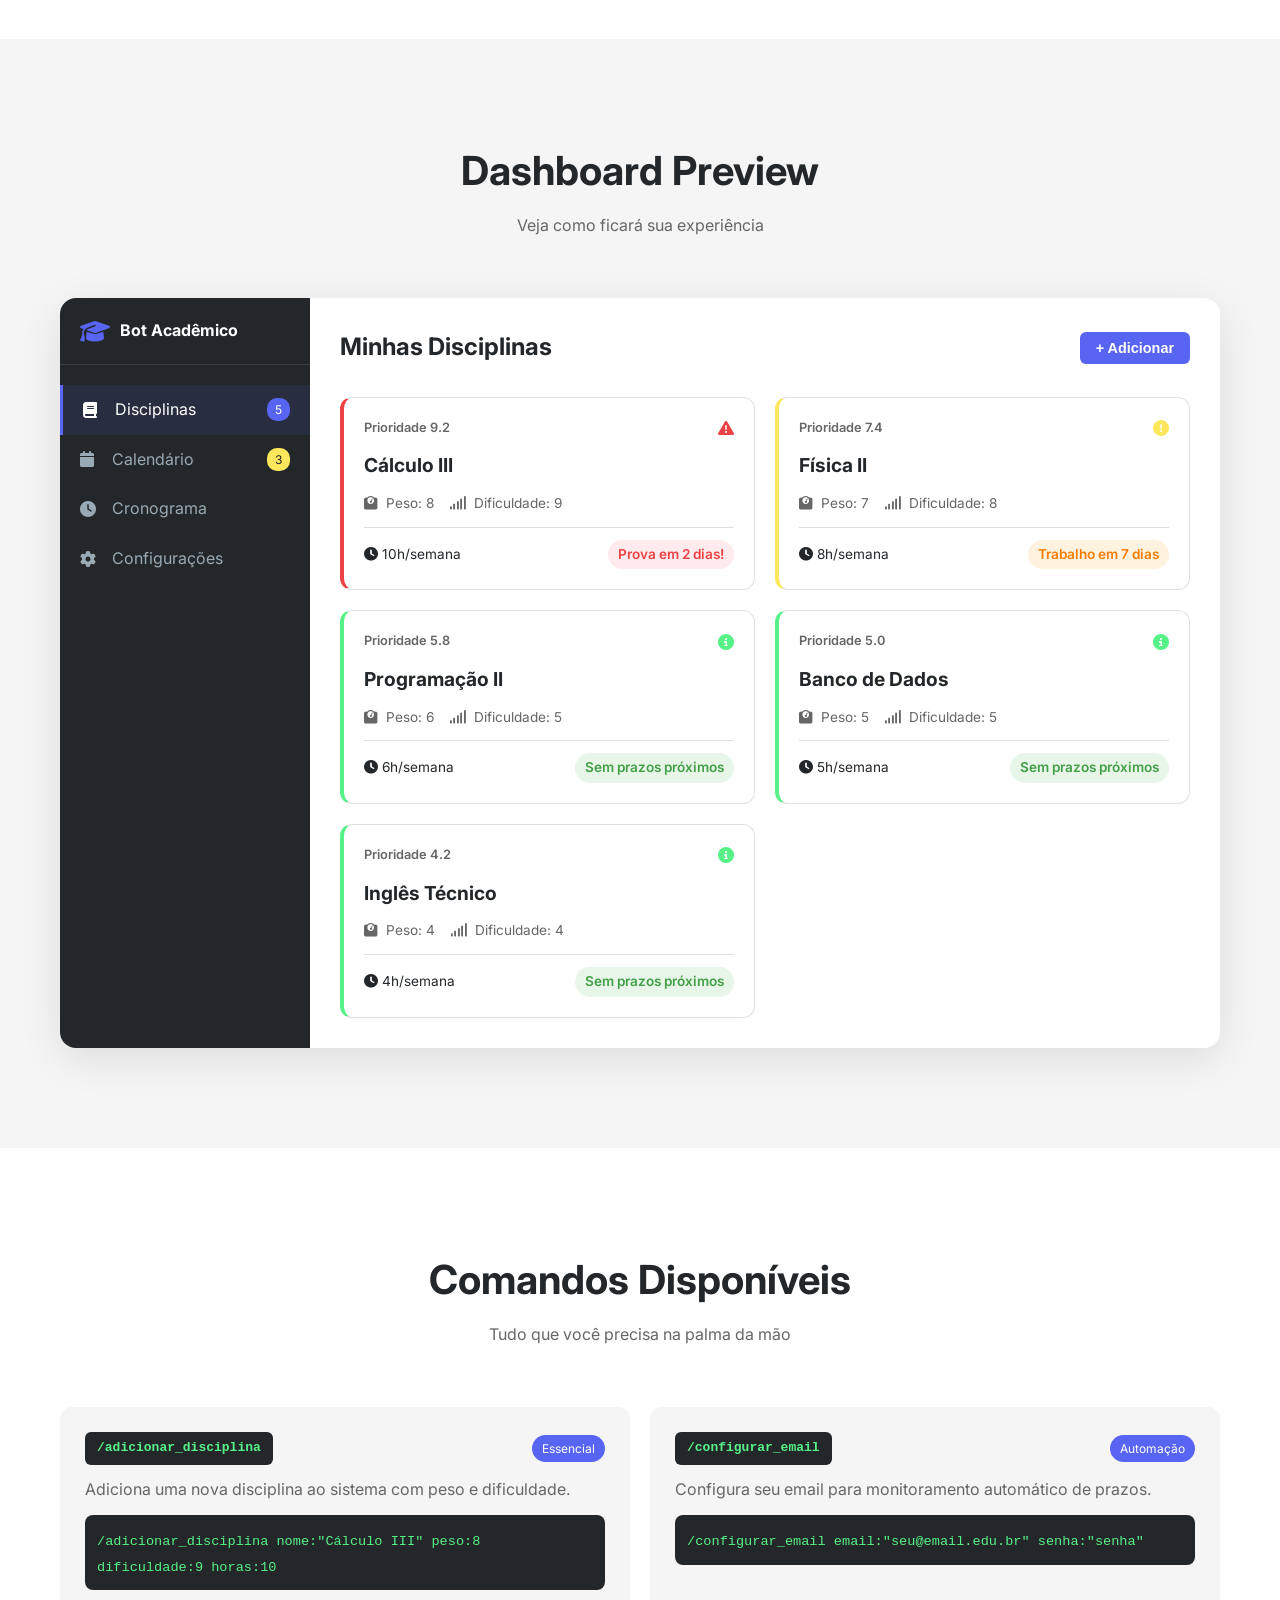
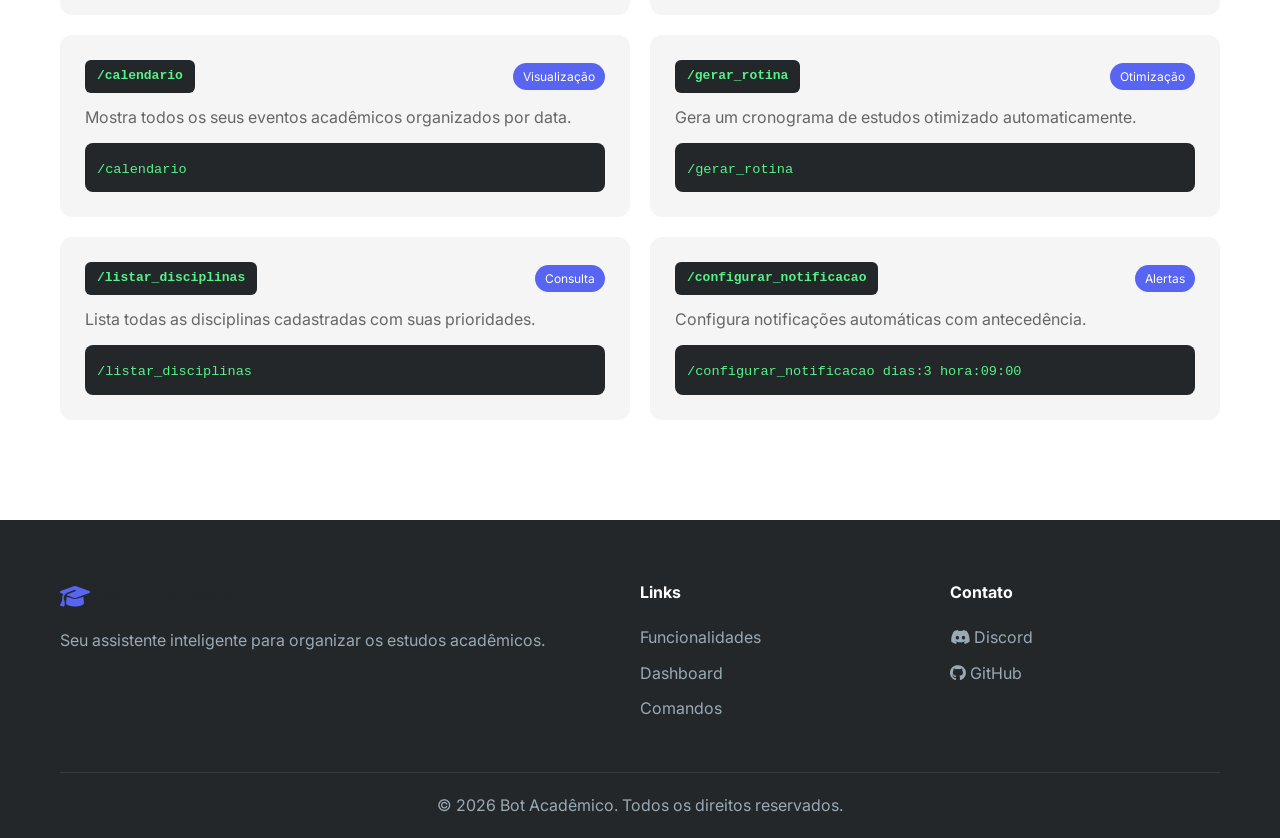
==== commit 15ed631a: "adicionado o botão de tema escuro" ====
--- a/web/index.html
+++ b/web/index.html
@@ -20,6 +20,9 @@
                 <a href="#features">Funcionalidades</a>
                 <a href="#dashboard">Dashboard</a>
                 <a href="#commands">Comandos</a>
+                <button class="theme-toggle" onclick="toggleTheme()" title="Alternar tema">
+                    <i class="fas fa-moon"></i>
+                </button>
                 <button class="btn-login" onclick="openLogin()">Entrar</button>
             </div>
         </div>
@@ -662,6 +665,29 @@
     </div>
 
     <script>
+        // Theme toggle
+        function toggleTheme() {
+            document.body.classList.toggle('dark');
+            const isDark = document.body.classList.contains('dark');
+            localStorage.setItem('theme', isDark ? 'dark' : 'light');
+            updateThemeIcon();
+        }
+
+        function updateThemeIcon() {
+            const isDark = document.body.classList.contains('dark');
+            const icon = document.querySelector('.theme-toggle i');
+            icon.className = isDark ? 'fas fa-sun' : 'fas fa-moon';
+        }
+
+        // Load saved theme
+        (function() {
+            const savedTheme = localStorage.getItem('theme');
+            if (savedTheme === 'dark') {
+                document.body.classList.add('dark');
+            }
+            updateThemeIcon();
+        })();
+
         // Tab switching
         function showTab(tabName) {
             document.querySelectorAll('.tab-content').forEach(tab => {
--- a/web/style.css
+++ b/web/style.css
@@ -16,13 +16,31 @@
     --gray: #99aab5;
     --gray-dark: #2c2f33;
     --gray-light: #f5f5f5;
+    --bg: #ffffff;
+    --bg-secondary: #f5f5f5;
+    --text: #23272A;
+    --text-secondary: #666666;
+    --border: #e0e0e0;
+    --card-bg: #ffffff;
+    --navbar-bg: rgba(255, 255, 255, 0.95);
+}
+
+body.dark {
+    --bg: #1a1d20;
+    --bg-secondary: #23272A;
+    --text: #ffffff;
+    --text-secondary: #99aab5;
+    --border: #3a3f44;
+    --card-bg: #2c2f33;
+    --navbar-bg: rgba(26, 29, 32, 0.95);
 }
 
 body {
     font-family: 'Inter', sans-serif;
-    background: var(--light);
-    color: var(--dark);
+    background: var(--bg);
+    color: var(--text);
     line-height: 1.6;
+    transition: background 0.3s, color 0.3s;
 }
 
 .container {
@@ -37,7 +55,7 @@
     top: 0;
     left: 0;
     right: 0;
-    background: rgba(255, 255, 255, 0.95);
+    background: var(--navbar-bg);
     backdrop-filter: blur(10px);
     z-index: 1000;
     padding: 15px 0;
@@ -59,7 +77,7 @@
     align-items: center;
     gap: 10px;
     text-decoration: none;
-    color: var(--dark);
+    color: var(--text);
     font-weight: 700;
     font-size: 1.3rem;
 }
@@ -72,18 +90,38 @@
 .nav-links {
     display: flex;
     align-items: center;
-    gap: 30px;
+    gap: 20px;
 }
 
 .nav-links a {
     text-decoration: none;
-    color: var(--dark);
+    color: var(--text);
     font-weight: 500;
     transition: color 0.3s;
 }
 
 .nav-links a:hover {
     color: var(--primary);
+}
+
+.theme-toggle {
+    background: var(--bg-secondary);
+    border: 1px solid var(--border);
+    width: 40px;
+    height: 40px;
+    border-radius: 50%;
+    cursor: pointer;
+    display: flex;
+    align-items: center;
+    justify-content: center;
+    transition: all 0.3s;
+    color: var(--text);
+}
+
+.theme-toggle:hover {
+    background: var(--primary);
+    color: white;
+    border-color: var(--primary);
 }
 
 .btn-login {
@@ -105,7 +143,7 @@
 /* Hero Section */
 .hero {
     padding: 150px 0 80px;
-    background: linear-gradient(135deg, #f5f7fa 0%, #e4e8eb 100%);
+    background: linear-gradient(135deg, var(--bg-secondary) 0%, var(--bg) 100%);
 }
 
 .hero .container {
@@ -128,7 +166,7 @@
 
 .hero-content p {
     font-size: 1.1rem;
-    color: #666;
+    color: var(--text-secondary);
     margin-bottom: 30px;
 }
 
@@ -162,9 +200,9 @@
 }
 
 .btn-secondary {
-    background: white;
-    color: var(--dark);
-    border: 2px solid var(--gray);
+    background: var(--card-bg);
+    color: var(--text);
+    border: 2px solid var(--border);
 }
 
 .btn-secondary:hover {
@@ -334,7 +372,7 @@
 /* Features Section */
 .features {
     padding: 100px 0;
-    background: white;
+    background: var(--bg);
 }
 
 .features h2,
@@ -347,7 +385,7 @@
 
 .section-subtitle {
     text-align: center;
-    color: var(--gray);
+    color: var(--text-secondary);
     margin-bottom: 60px;
 }
 
@@ -358,7 +396,7 @@
 }
 
 .feature-card {
-    background: var(--gray-light);
+    background: var(--bg-secondary);
     padding: 40px 30px;
     border-radius: 16px;
     text-align: center;
@@ -392,20 +430,20 @@
 }
 
 .feature-card p {
-    color: #666;
+    color: var(--text-secondary);
     font-size: 0.95rem;
 }
 
 /* Dashboard Section */
 .dashboard {
     padding: 100px 0;
-    background: var(--gray-light);
+    background: var(--bg-secondary);
 }
 
 .dashboard-container {
     display: grid;
     grid-template-columns: 250px 1fr;
-    background: white;
+    background: var(--card-bg);
     border-radius: 16px;
     overflow: hidden;
     box-shadow: 0 10px 40px rgba(0, 0, 0, 0.1);
@@ -491,6 +529,16 @@
 .btn-small {
     padding: 8px 16px;
     font-size: 0.9rem;
+    background: var(--primary);
+    color: white;
+    border: none;
+    border-radius: 6px;
+    cursor: pointer;
+    transition: all 0.3s;
+}
+
+.btn-small:hover {
+    background: var(--primary-dark);
 }
 
 .tab-content {
@@ -509,8 +557,8 @@
 }
 
 .subject-card {
-    background: white;
-    border: 1px solid #e0e0e0;
+    background: var(--card-bg);
+    border: 1px solid var(--border);
     border-radius: 12px;
     padding: 20px;
     transition: all 0.3s;
@@ -543,7 +591,7 @@
 .priority-badge {
     font-size: 0.8rem;
     font-weight: 600;
-    color: var(--gray);
+    color: var(--text-secondary);
 }
 
 .subject-header i {
@@ -571,7 +619,7 @@
 
 .subject-stats span {
     font-size: 0.85rem;
-    color: var(--gray);
+    color: var(--text-secondary);
 }
 
 .subject-stats i {
@@ -583,7 +631,7 @@
     justify-content: space-between;
     align-items: center;
     padding-top: 12px;
-    border-top: 1px solid #eee;
+    border-top: 1px solid var(--border);
 }
 
 .subject-footer span {
@@ -620,7 +668,7 @@
 }
 
 .calendar-grid {
-    background: white;
+    background: var(--card-bg);
     border-radius: 12px;
     overflow: hidden;
     margin-bottom: 30px;
@@ -640,11 +688,11 @@
     display: grid;
     grid-template-columns: repeat(7, 1fr);
     gap: 1px;
-    background: #eee;
+    background: var(--border);
 }
 
 .calendar-day {
-    background: white;
+    background: var(--card-bg);
     padding: 15px;
     text-align: center;
     position: relative;
@@ -684,7 +732,7 @@
     align-items: center;
     gap: 15px;
     padding: 15px;
-    background: white;
+    background: var(--card-bg);
     border-radius: 10px;
     margin-bottom: 10px;
     border-left: 4px solid;
@@ -711,7 +759,7 @@
 
 .event-date .month {
     font-size: 0.8rem;
-    color: var(--gray);
+    color: var(--text-secondary);
 }
 
 .event-info h5 {
@@ -720,7 +768,7 @@
 
 .event-info p {
     font-size: 0.85rem;
-    color: var(--gray);
+    color: var(--text-secondary);
 }
 
 .event-badge {
@@ -748,7 +796,7 @@
 }
 
 .schedule-day {
-    background: white;
+    background: var(--card-bg);
     border-radius: 12px;
     padding: 20px;
 }
@@ -758,7 +806,7 @@
     align-items: center;
     gap: 10px;
     margin-bottom: 15px;
-    color: var(--dark);
+    color: var(--text);
 }
 
 .schedule-day i {
@@ -775,7 +823,7 @@
     grid-template-columns: 150px 1fr auto;
     align-items: center;
     padding: 12px 16px;
-    background: var(--gray-light);
+    background: var(--bg-secondary);
     border-radius: 8px;
     border-left: 4px solid;
 }
@@ -788,16 +836,16 @@
 
 .schedule-item .time {
     font-weight: 600;
-    color: var(--dark);
+    color: var(--text);
 }
 
 .schedule-item .subject {
-    color: var(--gray);
+    color: var(--text-secondary);
 }
 
 .schedule-item .duration {
     font-size: 0.85rem;
-    color: var(--gray);
+    color: var(--text-secondary);
 }
 
 /* Config */
@@ -807,7 +855,7 @@
 }
 
 .config-section {
-    background: white;
+    background: var(--card-bg);
     border-radius: 12px;
     padding: 25px;
 }
@@ -824,7 +872,7 @@
 }
 
 .config-section > p {
-    color: var(--gray);
+    color: var(--text-secondary);
     margin-bottom: 20px;
 }
 
@@ -845,10 +893,12 @@
 
 .form-group input {
     padding: 12px 16px;
-    border: 1px solid #ddd;
+    border: 1px solid var(--border);
     border-radius: 8px;
     font-size: 1rem;
     transition: border-color 0.3s;
+    background: var(--bg);
+    color: var(--text);
 }
 
 .form-group input:focus {
@@ -857,7 +907,7 @@
 }
 
 .form-group small {
-    color: var(--gray);
+    color: var(--text-secondary);
     font-size: 0.8rem;
 }
 
@@ -870,7 +920,7 @@
 /* Commands Section */
 .commands {
     padding: 100px 0;
-    background: white;
+    background: var(--bg);
 }
 
 .commands-grid {
@@ -880,7 +930,7 @@
 }
 
 .command-card {
-    background: var(--gray-light);
+    background: var(--bg-secondary);
     padding: 25px;
     border-radius: 12px;
     transition: all 0.3s;
@@ -916,7 +966,7 @@
 }
 
 .command-card p {
-    color: #666;
+    color: var(--text-secondary);
     margin-bottom: 12px;
 }
 
@@ -1000,7 +1050,7 @@
 }
 
 .modal-content {
-    background: white;
+    background: var(--card-bg);
     padding: 40px;
     border-radius: 16px;
     width: 100%;
@@ -1022,7 +1072,7 @@
     border: none;
     font-size: 1.5rem;
     cursor: pointer;
-    color: var(--gray);
+    color: var(--text-secondary);
 }
 
 .modal-header {
@@ -1058,14 +1108,14 @@
     left: 0;
     right: 0;
     height: 1px;
-    background: #ddd;
+    background: var(--border);
 }
 
 .login-divider span {
-    background: white;
+    background: var(--card-bg);
     padding: 0 15px;
     position: relative;
-    color: var(--gray);
+    color: var(--text-secondary);
 }
 
 .btn-full {
